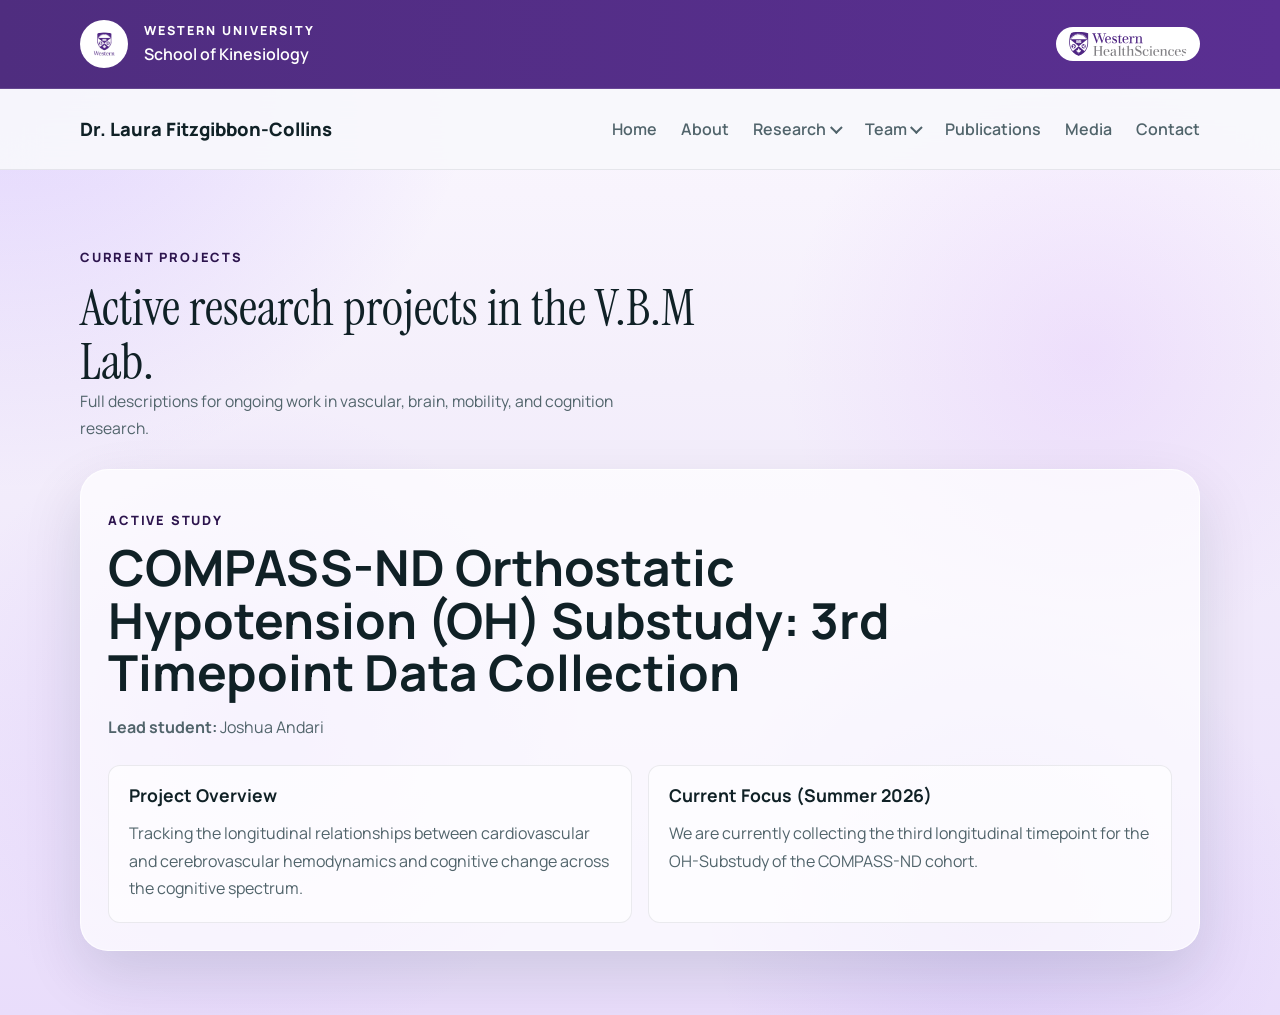
==== current-projects.html @ a6bf2308 "Add current projects page and affiliations" ====
<!DOCTYPE html>
<html lang="en">
  <head>
    <meta charset="UTF-8" />
    <meta name="viewport" content="width=device-width, initial-scale=1.0" />
    <title>Current Projects | Fitzgibbon-Collins Lab</title>
    <meta
      name="description"
      content="Current research projects in the Fitzgibbon-Collins Lab at Western University."
    />
    <link rel="preconnect" href="https://fonts.googleapis.com" />
    <link rel="preconnect" href="https://fonts.gstatic.com" crossorigin />
    <link
      href="https://fonts.googleapis.com/css2?family=Instrument+Serif:ital@0;1&family=Manrope:wght@400;500;600;700;800&display=swap"
      rel="stylesheet"
    />
    <link rel="stylesheet" href="styles.css" />
  </head>
  <body>
    <header class="site-header">
      <div class="site-ribbon">
        <div class="container ribbon-inner">
          <div class="ribbon-brand">
            <img class="ribbon-logo" src="photos/uwo.png" alt="Western University logo" />
            <div class="ribbon-copy">
              <p class="ribbon-label">Western University</p>
              <p class="ribbon-subtitle">School of Kinesiology</p>
            </div>
          </div>
          <img
            class="ribbon-health-sciences"
            src="photos/uwohs.svg"
            alt="Western Health Sciences"
          />
        </div>
      </div>
      <div class="site-nav-shell">
        <div class="container nav-bar">
          <a class="brand" href="index.html#top">
            <span class="brand-text">Dr. Laura Fitzgibbon-Collins</span>
          </a>
          <button
            class="menu-toggle"
            type="button"
            aria-expanded="false"
            aria-controls="site-nav"
          >
            Menu
          </button>
          <nav class="site-nav" id="site-nav" aria-label="Main navigation">
            <a href="index.html#top">Home</a>
            <a href="index.html#about">About</a>
            <div class="nav-dropdown">
              <a class="nav-dropdown-trigger" href="index.html#research">Research</a>
              <div class="nav-dropdown-menu" aria-label="Research pages">
                <a href="index.html#research">Current Research</a>
                <a class="nav-subtab" href="current-projects.html">Current Projects</a>
                <a href="participate.html">Participate in Research</a>
              </div>
            </div>
            <div class="nav-dropdown">
              <a class="nav-dropdown-trigger" href="index.html#team">Team</a>
              <div class="nav-dropdown-menu" aria-label="Team groups">
                <a href="team/laura-fitzgibbon-collins.html">Principal Investigator</a>
                <a href="index.html#graduate-students">Graduate Students</a>
                <a href="index.html#undergraduate-students">Undergraduate Students</a>
              </div>
            </div>
            <a href="index.html#publications">Publications</a>
            <a href="index.html#media">Media</a>
            <a href="index.html#contact">Contact</a>
          </nav>
        </div>
      </div>
    </header>

    <main>
      <section class="section current-projects-page">
        <div class="container">
          <div class="participate-hero current-projects-hero">
            <div class="participate-hero-copy">
              <p class="eyebrow">Current Projects</p>
              <h1>Active research projects in the V.B.M Lab.</h1>
              <p class="hero-text">
                Full descriptions for ongoing work in vascular, brain, mobility, and cognition
                research.
              </p>
            </div>
          </div>

          <div class="current-projects-grid">
            <article class="participate-card current-project-card" id="compass-nd-oh-substudy">
              <div class="project-card-heading">
                <p class="section-label">Active Study</p>
                <h2>
                  COMPASS-ND Orthostatic Hypotension (OH) Substudy: 3rd Timepoint Data Collection
                </h2>
                <p><strong>Lead student:</strong> Joshua Andari</p>
              </div>
              <div class="project-info-boxes">
                <section class="project-info-box">
                  <h3>Project Overview</h3>
                  <p>
                    Tracking the longitudinal relationships between cardiovascular and
                    cerebrovascular hemodynamics and cognitive change across the cognitive spectrum.
                  </p>
                </section>
                <section class="project-info-box">
                  <h3>Current Focus (Summer 2026)</h3>
                  <p>
                    We are currently collecting the third longitudinal timepoint for the OH-Substudy
                    of the COMPASS-ND cohort.
                  </p>
                </section>
              </div>
            </article>
          </div>
        </div>
      </section>
    </main>

    <script src="script.js"></script>
  </body>
</html>
---- styles.css ----
:root {
  --bg: #f4effb;
  --surface: #ffffff;
  --surface-soft: rgba(255, 255, 255, 0.7);
  --text: #102126;
  --muted: #51646b;
  --line: rgba(16, 33, 38, 0.12);
  --primary: #4f2d7f;
  --primary-dark: #2c144d;
  --accent: #ede4fb;
  --shadow: 0 24px 60px rgba(10, 40, 44, 0.12);
  --radius-lg: 28px;
  --radius-md: 18px;
  --radius-sm: 12px;
  --container: 1120px;
}

* {
  box-sizing: border-box;
}

html {
  scroll-behavior: smooth;
}

body {
  margin: 0;
  font-family: "Manrope", sans-serif;
  color: var(--text);
  background:
    radial-gradient(circle at top left, rgba(140, 92, 255, 0.24), transparent 30%),
    radial-gradient(circle at 85% 35%, rgba(199, 132, 255, 0.16), transparent 24%),
    radial-gradient(circle at 20% 72%, rgba(167, 116, 255, 0.15), transparent 26%),
    radial-gradient(circle at 78% 88%, rgba(122, 82, 230, 0.12), transparent 22%),
    linear-gradient(180deg, #fcf9ff 0%, #f4effb 38%, #efe7fb 68%, #e9ddfb 100%);
  background-repeat: no-repeat;
}

#top {
  scroll-margin-top: 180px;
}

#principal-investigator,
#graduate-students,
#undergraduate-students {
  scroll-margin-top: 180px;
}

img {
  max-width: 100%;
  display: block;
}

a {
  color: inherit;
  text-decoration: none;
}

p {
  line-height: 1.7;
  color: var(--muted);
}

h1,
h2,
h3 {
  margin: 0;
  line-height: 1.05;
}

.container {
  width: min(calc(100% - 2rem), var(--container));
  margin: 0 auto;
}

.site-header {
  position: sticky;
  top: 0;
  z-index: 50;
}

.site-ribbon {
  background: linear-gradient(90deg, #4f2d7f 0%, #5a2f92 100%);
  color: white;
  border-bottom: 1px solid rgba(255, 255, 255, 0.12);
}

.ribbon-inner {
  display: flex;
  align-items: center;
  justify-content: space-between;
  gap: 1rem;
  min-height: 88px;
}

.ribbon-brand {
  display: inline-flex;
  align-items: center;
  gap: 1rem;
}

.ribbon-health-sciences {
  width: auto;
  height: 34px;
  max-width: min(46vw, 340px);
  object-fit: contain;
  flex-shrink: 0;
  background: white;
  border-radius: 999px;
  padding: 0.32rem 0.8rem;
}

.ribbon-logo {
  width: 48px;
  height: 48px;
  object-fit: contain;
  background: white;
  border-radius: 999px;
  padding: 0.25rem;
}

.ribbon-copy p {
  margin: 0;
  color: white;
}

.ribbon-label {
  font-size: 0.78rem;
  font-weight: 800;
  letter-spacing: 0.16em;
  text-transform: uppercase;
}

.ribbon-subtitle {
  margin-top: 0.18rem;
  font-size: 1rem;
  font-weight: 600;
}

.site-nav-shell {
  backdrop-filter: blur(18px);
  background: rgba(248, 248, 252, 0.92);
  border-bottom: 1px solid rgba(16, 33, 38, 0.08);
}

.nav-bar {
  position: relative;
  display: flex;
  align-items: center;
  justify-content: space-between;
  gap: 1rem;
  min-height: 80px;
}

.brand {
  display: inline-flex;
  align-items: center;
  font-weight: 800;
}

.brand-text {
  max-width: 260px;
  font-size: 1.15rem;
}

.site-nav {
  display: flex;
  align-items: center;
  gap: 1.5rem;
}

.site-nav a {
  color: var(--muted);
  font-weight: 600;
}

.site-nav a:hover,
.site-nav a:focus-visible {
  color: var(--text);
}

.nav-dropdown {
  position: relative;
}

.nav-dropdown::after {
  content: "";
  position: absolute;
  top: 100%;
  right: -0.75rem;
  left: -0.75rem;
  height: 0.9rem;
}

.nav-dropdown-trigger {
  display: inline-flex;
  align-items: center;
  gap: 0.35rem;
}

.nav-dropdown-trigger::after {
  content: "";
  width: 0.42rem;
  height: 0.42rem;
  border-right: 2px solid currentColor;
  border-bottom: 2px solid currentColor;
  transform: translateY(-0.12rem) rotate(45deg);
}

.nav-dropdown-menu {
  position: absolute;
  top: calc(100% + 0.45rem);
  left: 50%;
  z-index: 20;
  min-width: 220px;
  padding: 0.45rem;
  border: 1px solid var(--line);
  border-radius: var(--radius-sm);
  background: rgba(255, 255, 255, 0.96);
  box-shadow: var(--shadow);
  opacity: 0;
  pointer-events: none;
  transform: translate(-50%, -0.35rem);
  transition:
    opacity 160ms ease,
    transform 160ms ease;
}

.nav-dropdown:hover .nav-dropdown-menu,
.nav-dropdown:focus-within .nav-dropdown-menu {
  opacity: 1;
  pointer-events: auto;
  transform: translate(-50%, 0);
}

.nav-dropdown-menu a {
  display: block;
  padding: 0.65rem 0.75rem;
  border-radius: 6px;
  white-space: nowrap;
}

.nav-dropdown-menu .nav-subtab {
  margin-left: 0.85rem;
  padding-left: 1rem;
  border-left: 2px solid rgba(79, 45, 127, 0.22);
  font-size: 0.94rem;
}

.nav-dropdown-menu a:hover,
.nav-dropdown-menu a:focus-visible {
  background: rgba(83, 49, 138, 0.08);
}

.menu-toggle {
  display: none;
  border: 1px solid var(--line);
  border-radius: 999px;
  background: var(--surface);
  padding: 0.7rem 1rem;
  font: inherit;
}

.hero {
  padding: 3rem 0 2rem;
}

.hero-frame {
  display: grid;
  grid-template-columns: repeat(2, minmax(0, 1fr));
  gap: 1.6rem;
  align-items: center;
}

.hero-copy {
  display: flex;
  flex-direction: column;
  gap: 1rem;
  max-width: 560px;
}

.hero-lead {
  padding: 0;
}

.eyebrow,
.section-label,
.card-label {
  text-transform: uppercase;
  letter-spacing: 0.14em;
  font-size: 0.8rem;
  font-weight: 800;
  color: var(--primary-dark);
}

.hero-eyebrow {
  margin: 0;
}

.hero h1 {
  font-family: "Instrument Serif", serif;
  font-size: clamp(2.7rem, 4.6vw, 4.3rem);
  font-weight: 400;
  margin: 0;
}

.hero-text {
  max-width: 58ch;
  font-size: 0.98rem;
  margin: 0;
}

.hero-text-secondary {
  max-width: 54ch;
}

.hero-actions {
  display: flex;
  flex-wrap: wrap;
  gap: 1rem;
  margin: 0.2rem 0 0;
}

.button {
  display: inline-flex;
  align-items: center;
  justify-content: center;
  padding: 0.85rem 1.3rem;
  border-radius: 999px;
  font-weight: 800;
  transition:
    transform 180ms ease,
    background-color 180ms ease,
    border-color 180ms ease,
    color 180ms ease;
}

.button-primary {
  background: var(--primary);
  color: white;
  border: 1px solid transparent;
}

.button-secondary {
  background: transparent;
  border: 1px solid var(--line);
}

.button-primary:hover,
.button-primary:focus-visible,
.button-secondary:hover,
.button-secondary:focus-visible {
  transform: translateY(-1px);
  background: var(--primary);
  border-color: var(--primary);
  color: white;
}

.hero-visual-frame {
  overflow: hidden;
  border-radius: 34px;
  background: rgba(255, 255, 255, 0.72);
  border: 1px solid rgba(255, 255, 255, 0.84);
  box-shadow: var(--shadow);
}

.hero-visual-image {
  width: 100%;
  min-height: 420px;
  max-height: 500px;
  object-fit: cover;
}

.hero-image-break {
  margin-top: 1.25rem;
}

.hero-image-break img {
  width: 100%;
  height: clamp(150px, 18vw, 240px);
  border-radius: var(--radius-md);
  object-fit: cover;
  object-position: center;
  box-shadow: var(--shadow);
}

.participate-page {
  padding-top: 2rem;
}

.member-page {
  padding-top: 3rem;
}

.member-profile {
  display: grid;
  grid-template-columns: minmax(0, 0.9fr) minmax(0, 1.1fr);
  gap: 2rem;
  align-items: start;
}

.member-photo-panel,
.member-copy-panel {
  padding: 1.7rem;
}

.member-copy-panel {
  position: relative;
  min-height: 360px;
  padding-bottom: 5.5rem;
}

.member-photo {
  width: 100%;
  aspect-ratio: 1;
  object-fit: cover;
  object-position: center;
  box-shadow: var(--shadow);
}

.member-photo-placeholder {
  width: 100%;
  aspect-ratio: 1;
  display: grid;
  place-items: center;
  background:
    radial-gradient(circle at 50% 38%, rgba(255, 255, 255, 0.95) 0 17%, transparent 18%),
    radial-gradient(circle at 50% 92%, rgba(255, 255, 255, 0.95) 0 33%, transparent 34%),
    linear-gradient(135deg, rgba(43, 128, 133, 0.26), rgba(244, 201, 93, 0.42));
  color: var(--primary-dark);
  font-weight: 800;
  box-shadow: var(--shadow);
}

.member-copy-panel h1 {
  margin: 0.75rem 0 0.75rem;
  font-size: clamp(2.4rem, 5vw, 4rem);
}

.member-role {
  margin: 0;
  font-size: 1.05rem;
  font-weight: 700;
}

.member-program {
  margin-top: 0.35rem;
  font-weight: 800;
  color: var(--primary-dark);
}

.member-actions {
  display: flex;
  flex-wrap: wrap;
  gap: 0.8rem;
  margin-top: 1.25rem;
}

.member-copy-panel .profile-social {
  right: 4.35rem;
  bottom: 1.7rem;
}

.member-copy-panel .profile-orcid {
  right: 1.7rem;
}

.participate-hero {
  display: grid;
  grid-template-columns: minmax(0, 1.45fr) minmax(280px, 0.85fr);
  gap: 1.5rem;
  align-items: start;
  margin-bottom: 1.6rem;
}

.participate-hero-copy {
  max-width: 720px;
}

.participate-hero-copy h1 {
  margin-top: 0.45rem;
  font-family: "Instrument Serif", serif;
  font-size: clamp(2.5rem, 4vw, 4rem);
  font-weight: 400;
  line-height: 1.04;
}

.participate-hero-note,
.participate-card {
  background: var(--surface-soft);
  border: 1px solid rgba(255, 255, 255, 0.8);
  box-shadow: var(--shadow);
  border-radius: var(--radius-lg);
}

.participate-hero-note {
  padding: 1.5rem;
}

.participate-hero-note p:last-child {
  margin-bottom: 0;
}

.participate-layout {
  display: grid;
  grid-template-columns: minmax(0, 1.15fr) minmax(260px, 0.85fr);
  gap: 1.5rem;
  margin-bottom: 1.5rem;
}

.participate-card {
  padding: 1.7rem;
}

.participate-card h2 {
  margin-bottom: 0.95rem;
  font-size: clamp(1.45rem, 2.2vw, 1.95rem);
}

.participate-note {
  margin-top: 1.1rem;
  padding: 0.95rem 1rem;
  border-radius: var(--radius-md);
  background: rgba(79, 45, 127, 0.08);
  color: var(--muted);
}

.participate-note strong {
  color: var(--primary-dark);
}

.study-list {
  margin: 0;
  padding-left: 1.2rem;
  color: var(--muted);
}

.study-list li + li {
  margin-top: 0.8rem;
}

.participate-small {
  font-size: 0.95rem;
}

.participate-form-card {
  margin-bottom: 1.5rem;
}

.participate-form-heading {
  max-width: none;
  margin-bottom: 1.3rem;
}

.participate-form-heading h2 {
  margin-top: 0;
}

.current-projects-page {
  padding-top: 3rem;
}

.current-projects-hero {
  margin-bottom: 1.75rem;
}

.current-projects-grid {
  display: grid;
  gap: 1.5rem;
}

.current-project-card {
  scroll-margin-top: 180px;
}

.project-card-heading {
  max-width: 880px;
}

.project-card-heading .section-label {
  margin-bottom: 0.6rem;
}

.project-card-heading h2 {
  margin-top: 0;
  font-size: clamp(1.7rem, 3.2vw, 2.6rem);
}

.project-card-heading p {
  margin-bottom: 0;
}

.project-info-boxes {
  display: grid;
  grid-template-columns: repeat(2, minmax(0, 1fr));
  gap: 1rem;
  margin-top: 1.5rem;
}

.project-info-box {
  padding: 1.25rem;
  border: 1px solid rgba(16, 33, 38, 0.08);
  border-radius: var(--radius-sm);
  background: rgba(255, 255, 255, 0.64);
}

.project-info-box h3 {
  font-size: 1.1rem;
}

.project-info-box p {
  margin-bottom: 0;
}

.participation-form {
  display: grid;
  gap: 1.2rem;
}

.form-grid {
  display: grid;
  grid-template-columns: repeat(2, minmax(0, 1fr));
  gap: 1rem;
}

.form-field,
.form-section {
  display: grid;
  gap: 0.45rem;
}

.form-field span,
.form-section legend {
  font-weight: 700;
  color: var(--text);
}

.form-field input,
.form-field select,
.form-field textarea {
  width: 100%;
  border: 1px solid rgba(16, 33, 38, 0.12);
  border-radius: 14px;
  background: rgba(255, 255, 255, 0.92);
  color: var(--text);
  font: inherit;
  padding: 0.9rem 1rem;
}

.form-field textarea {
  resize: vertical;
  min-height: 140px;
}

.form-field input:focus,
.form-field select:focus,
.form-field textarea:focus {
  outline: 2px solid rgba(79, 45, 127, 0.22);
  border-color: rgba(79, 45, 127, 0.32);
}

.form-field-full {
  grid-column: 1 / -1;
}

.form-section {
  margin: 0;
  padding: 1rem;
  border: 1px solid rgba(16, 33, 38, 0.1);
  border-radius: 16px;
  background: rgba(255, 255, 255, 0.46);
}

.form-section legend {
  padding: 0 0.4rem;
}

.study-checkboxes {
  display: grid;
  gap: 0.9rem;
}

.checkbox-field {
  display: grid;
  grid-template-columns: auto 1fr;
  gap: 0.75rem;
  align-items: start;
  color: var(--muted);
}

.checkbox-field input {
  margin-top: 0.25rem;
  accent-color: var(--primary);
}

.consent-field {
  padding-top: 0.1rem;
}

.participate-actions {
  display: flex;
  flex-wrap: wrap;
  gap: 0.9rem;
  align-items: center;
}

.participate-embed-wrap {
  margin: 1rem 0 1.15rem;
  border-radius: var(--radius-md);
  overflow: hidden;
  background: rgba(255, 255, 255, 0.9);
  border: 1px solid rgba(16, 33, 38, 0.08);
}

.participate-embed {
  display: block;
  width: 100%;
  height: 1750px;
  min-height: 1750px;
  background: white;
}

.hero-highlights {
  display: flex;
  flex-wrap: wrap;
  gap: 0.85rem;
  padding: 0;
  margin: 0;
  list-style: none;
}

.hero-highlights li {
  padding: 0.6rem 0.9rem;
  border-radius: 999px;
  background: rgba(255, 255, 255, 0.75);
  border: 1px solid rgba(16, 33, 38, 0.08);
  color: var(--muted);
  font-weight: 700;
}

.hero-card,
.hero-image-frame,
.info-card,
.person-card,
.contact-panel,
.publication-item {
  background: var(--surface-soft);
  border: 1px solid rgba(255, 255, 255, 0.8);
  box-shadow: var(--shadow);
}

.hero-image-frame {
  padding: 1rem;
  border-radius: var(--radius-lg);
}

.hero-image {
  width: 100%;
  max-width: 420px;
  margin: 0 auto;
  height: auto;
  object-fit: contain;
}

.hero-card {
  padding: 2rem;
  border-radius: var(--radius-lg);
  max-height: 560px;
  display: flex;
  flex-direction: column;
  overflow: hidden;
}

.hero-card h2 {
  margin: 0.6rem 0 1rem;
  font-size: 2rem;
}

.featured-news-scroll {
  display: grid;
  gap: 1rem;
  margin-top: 1rem;
  overflow-y: auto;
  min-height: 0;
}

.featured-news-item {
  display: grid;
  gap: 0.45rem;
  padding: 1rem 1.1rem;
  border-radius: var(--radius-md);
  background: white;
  border: 1px solid rgba(16, 33, 38, 0.08);
}

.featured-news-item h3 {
  margin: 0;
  font-size: 1.15rem;
}

.featured-news-item p {
  margin: 0;
}

.featured-news-image {
  display: block;
  width: 96px;
  max-width: 100%;
  height: auto;
  margin-top: 0.15rem;
}

.featured-news-date {
  margin-bottom: 0.45rem;
  font-size: 0.82rem;
  font-weight: 800;
  letter-spacing: 0.08em;
  text-transform: uppercase;
  color: var(--primary-dark);
}

.metrics-grid {
  display: grid;
  grid-template-columns: repeat(2, minmax(0, 1fr));
  gap: 1rem;
  margin-top: 1.8rem;
}

.metrics-grid article {
  padding: 1rem;
  border-radius: var(--radius-md);
  background: white;
  border: 1px solid rgba(16, 33, 38, 0.08);
}

.metrics-grid strong {
  display: block;
  font-size: 1.6rem;
  margin-bottom: 0.25rem;
}

.section {
  padding: 4rem 0;
  scroll-margin-top: 180px;
}

.section-research {
  padding-top: 3.1rem;
  scroll-margin-top: 180px;
}

.section-tinted {
  background: transparent;
}

.section-grid,
.contact-panel,
.footer-layout {
  display: grid;
  grid-template-columns: repeat(2, minmax(0, 1fr));
  gap: 2rem;
}

.about-cards-grid {
  display: grid;
  grid-template-columns: repeat(2, minmax(0, 1fr));
  gap: 1.5rem;
  margin-top: 2rem;
  scroll-margin-top: 180px;
}

.research-details-grid {
  margin-top: 1.25rem;
}

.about-wide-card-wrap {
  margin-top: 1.5rem;
}

.section-heading {
  max-width: 760px;
  margin-bottom: 1.8rem;
}

#media .section-heading {
  max-width: 760px;
}

.section h2 {
  margin-top: 0.5rem;
  font-size: clamp(2rem, 4vw, 3.1rem);
}

.about-image {
  width: 100%;
  max-width: 560px;
  margin-top: 1.25rem;
  border-radius: var(--radius-lg);
  box-shadow: var(--shadow);
  object-fit: cover;
}

.cards-grid,
.people-grid {
  display: grid;
  grid-template-columns: repeat(3, minmax(0, 1fr));
  gap: 1.25rem;
}

.research-card {
  position: relative;
  padding-top: 1.35rem;
  overflow: hidden;
}

.research-card::before {
  content: "";
  position: absolute;
  top: 0;
  left: 1.6rem;
  right: 1.6rem;
  height: 3px;
  border-radius: 999px;
  opacity: 0.9;
}

.research-card-brain::before {
  background: linear-gradient(90deg, rgba(12, 124, 134, 0.95), rgba(12, 124, 134, 0.2));
}

.research-card-mobility::before {
  background: linear-gradient(90deg, rgba(64, 105, 177, 0.95), rgba(64, 105, 177, 0.2));
}

.research-card-inclusive::before {
  background: linear-gradient(90deg, rgba(148, 96, 179, 0.95), rgba(148, 96, 179, 0.2));
}

.research-card-top {
  display: flex;
  align-items: center;
  justify-content: space-between;
  gap: 0.75rem;
  margin-bottom: 0.95rem;
}

.research-card-kicker {
  font-size: 0.76rem;
  font-weight: 800;
  letter-spacing: 0.14em;
  text-transform: uppercase;
  color: var(--primary-dark);
}

.research-card-icon {
  width: 1.9rem;
  height: 1.9rem;
  display: inline-flex;
  align-items: center;
  justify-content: center;
  border-radius: 999px;
  background: rgba(255, 255, 255, 0.72);
  color: var(--primary-dark);
  font-size: 0.95rem;
  box-shadow: inset 0 0 0 1px rgba(16, 33, 38, 0.08);
}

.people-grid-single {
  grid-template-columns: repeat(2, minmax(0, 1fr));
  max-width: 760px;
  margin-left: auto;
  margin-right: auto;
  margin-bottom: 1.25rem;
}

.people-grid-featured {
  max-width: 900px;
  align-items: stretch;
  gap: 1.6rem;
}

.people-grid-duo {
  grid-template-columns: repeat(2, minmax(0, 1fr));
  max-width: 760px;
  margin-left: auto;
  margin-right: auto;
  gap: 1.6rem;
}

.team-subgroup {
  max-width: 760px;
  margin: 1.45rem auto 1.45rem;
  text-align: center;
}

.team-subgroup-line {
  height: 1px;
  background: rgba(16, 33, 38, 0.12);
  margin-bottom: 0.65rem;
}

.team-subgroup-label {
  margin: 0;
  font-size: 0.82rem;
  font-weight: 800;
  letter-spacing: 0.14em;
  text-transform: uppercase;
  color: var(--primary-dark);
}

.join-lab-block {
  max-width: 760px;
  margin: 1.5rem auto 0;
  text-align: center;
}

.join-lab-line {
  height: 1px;
  background: rgba(16, 33, 38, 0.12);
  margin-bottom: 0.7rem;
}

.join-lab-label {
  margin: 0;
  font-size: 0.82rem;
  font-weight: 800;
  letter-spacing: 0.14em;
  text-transform: uppercase;
  color: var(--primary-dark);
}

.join-lab-copy {
  margin-top: 0.95rem;
}

.join-lab-copy p {
  margin: 0 0 1rem;
}

.team-photo-card {
  border-radius: var(--radius-md);
  overflow: hidden;
  box-shadow: var(--shadow);
  min-height: 100%;
}

.team-photo-card-featured {
  min-height: 100%;
}

.team-photo {
  width: 100%;
  height: 100%;
  display: block;
  object-fit: cover;
}

.info-card,
.person-card {
  padding: 1.6rem;
  border-radius: var(--radius-md);
}

.info-card {
  display: flex;
  flex-direction: column;
}

.about-card {
  min-height: 260px;
  height: 100%;
  max-height: 400px;
}

.about-wide-card {
  min-height: 220px;
}

.project-card {
  min-height: 0;
  overflow: hidden;
}

.about-card h3 {
  margin-bottom: 0.25rem;
}

.projects-scroll {
  display: grid;
  align-content: start;
  gap: 0.85rem;
  flex: 1;
  min-height: 0;
  overflow-y: auto;
  padding-right: 0.35rem;
}

.project-summary-box {
  padding: 1rem;
  border: 1px solid rgba(16, 33, 38, 0.18);
  border-radius: var(--radius-sm);
  background: transparent;
}

.projects-scroll h4 {
  margin: 0 0 0.65rem;
  font-size: 1rem;
  line-height: 1.35;
}

.project-summary-box p {
  margin: 0;
}

.project-title-link {
  color: var(--primary-dark);
  text-decoration: underline;
  text-decoration-thickness: 2px;
  text-underline-offset: 0.18em;
}

.project-title-link:hover,
.project-title-link:focus-visible {
  color: #1d4ed8;
}

.projects-scroll ul {
  margin: 0.75rem 0 0;
  padding-left: 1.1rem;
}

.projects-scroll li {
  margin-bottom: 0.75rem;
  color: var(--muted);
  line-height: 1.65;
}

.person-card {
  position: relative;
}

.person-card:has(.card-cover-link) {
  cursor: pointer;
  transition:
    border-color 160ms ease,
    transform 160ms ease,
    box-shadow 160ms ease;
}

.person-card:has(.card-cover-link):hover,
.person-card:has(.card-cover-link):focus-within {
  border-color: rgba(79, 45, 127, 0.26);
  transform: translateY(-2px);
}

.person-card:has(.card-cover-link)::after {
  content: "View profile";
  position: absolute;
  bottom: 1.55rem;
  left: 1.6rem;
  z-index: 2;
  pointer-events: none;
  font-size: 0.74rem;
  font-weight: 800;
  letter-spacing: 0.1em;
  text-transform: uppercase;
  color: var(--primary-dark);
}

.card-cover-link {
  position: absolute;
  inset: 0;
  z-index: 1;
  border-radius: inherit;
}

.person-card-with-photo {
  padding-top: 1.45rem;
  padding-right: 11rem;
  padding-bottom: 5rem;
  min-height: 275px;
}

.person-card-featured {
  display: flex;
  flex-direction: column;
  justify-content: flex-start;
  min-height: 100%;
  padding: 1.85rem 1.85rem 5rem;
}

.info-card h3,
.publication-item h3 {
  margin-bottom: 0.8rem;
  font-size: 1.3rem;
}

.info-card h3 {
  min-height: 3.2em;
  line-height: 1.15;
}

.research-card h3 {
  min-height: 2.8em;
  display: flex;
  align-items: flex-start;
  margin-bottom: 0.9rem;
}

.person-badge {
  width: fit-content;
  padding: 0.4rem 0.7rem;
  border-radius: 999px;
  background: var(--accent);
  color: var(--primary-dark);
  font-weight: 800;
  margin-bottom: 1rem;
}

.person-program {
  margin-top: 0.45rem;
  font-size: 0.92rem;
  font-weight: 700;
  color: var(--primary-dark);
}

.person-program-offset {
  margin-top: 2.45rem;
}

.person-photo-frame {
  position: absolute;
  top: 1.25rem;
  right: 1.25rem;
  width: 8.7rem;
  aspect-ratio: 1;
  border-radius: 0;
  overflow: hidden;
  background:
    radial-gradient(circle at 50% 38%, rgba(255, 255, 255, 0.95) 0 17%, transparent 18%),
    radial-gradient(circle at 50% 92%, rgba(255, 255, 255, 0.95) 0 33%, transparent 34%),
    linear-gradient(135deg, rgba(43, 128, 133, 0.26), rgba(244, 201, 93, 0.42));
  border: 3px solid rgba(255, 255, 255, 0.92);
  box-shadow:
    0 12px 24px rgba(16, 33, 38, 0.13),
    inset 0 0 0 1px rgba(16, 33, 38, 0.08);
}

.person-photo-frame img {
  width: 100%;
  height: 100%;
  display: block;
  object-fit: cover;
  object-position: center;
}

.person-photo-frame img.photo-position-top,
.member-photo.photo-position-top {
  object-position: center top;
}

.profile-link {
  position: relative;
  z-index: 3;
  color: #1d4ed8;
  font-weight: 700;
  text-decoration: underline;
  text-underline-offset: 0.18em;
}

.profile-link:hover,
.profile-link:focus-visible {
  color: #1e40af;
}

.card-link {
  color: #1d4ed8;
  font-weight: 700;
  text-decoration: underline;
  text-underline-offset: 0.18em;
}

.card-link:hover,
.card-link:focus-visible {
  color: #1e40af;
}

.profile-social {
  position: absolute;
  z-index: 3;
  bottom: 1rem;
  right: 1rem;
  width: 2.2rem;
  height: 2.2rem;
  display: inline-flex;
  align-items: center;
  justify-content: center;
  border-radius: 999px;
  background: #0a66c2;
  color: #ffffff;
  font-size: 0.95rem;
  font-weight: 800;
  line-height: 1;
  text-transform: lowercase;
  transition:
    background 160ms ease,
    transform 160ms ease;
}

.profile-social:hover,
.profile-social:focus-visible {
  background: #084d92;
  transform: translateY(-1px);
}

.profile-orcid {
  right: 3.75rem;
  background: #a6ce39;
  color: #1f2933;
  text-transform: none;
}

.profile-orcid:hover,
.profile-orcid:focus-visible {
  background: #8fb82f;
}

.person-card-with-photo .profile-social {
  right: 4.25rem;
  left: auto;
  bottom: 1.35rem;
}

.person-card-with-photo .profile-orcid {
  right: 1.6rem;
  left: auto;
}

.person-card-featured .profile-social {
  bottom: 1.15rem;
  right: 3.9rem;
}

.person-card-featured .profile-orcid {
  right: 1.15rem;
}

.publication-list {
  display: grid;
  gap: 1rem;
}

.publication-item {
  display: grid;
  grid-template-columns: 110px 1fr;
  gap: 1.2rem;
  padding: 1.5rem;
  border-radius: var(--radius-md);
}

.publication-year {
  margin: 0;
  font-size: 2rem;
  font-weight: 800;
  color: var(--primary-dark);
}

.publication-group {
  display: grid;
  gap: 1.25rem;
}

.publication-note {
  margin: -0.5rem 0 1.5rem;
  font-size: 0.95rem;
}

.publication-entry p {
  margin: 0;
}

.publication-link {
  color: #1d4ed8;
  font-weight: 700;
  text-decoration: underline;
  text-underline-offset: 0.18em;
}

.publication-link:hover,
.publication-link:focus-visible {
  color: #1e40af;
}

.media-carousel {
  display: grid;
  grid-template-columns: auto minmax(0, 1fr) auto;
  align-items: center;
  gap: 1rem;
}

.media-viewport {
  overflow: hidden;
}

.media-track {
  display: grid;
  grid-auto-flow: column;
  grid-auto-columns: minmax(320px, 1fr);
  gap: 1.5rem;
  overflow-x: auto;
  scroll-snap-type: x mandatory;
  scroll-behavior: smooth;
  scrollbar-width: none;
  padding: 0.35rem 0;
}

.media-track::-webkit-scrollbar {
  display: none;
}

.media-card {
  scroll-snap-align: start;
  border-radius: var(--radius-lg);
  overflow: hidden;
  box-shadow: var(--shadow);
  background: rgba(255, 255, 255, 0.72);
}

.media-card img {
  display: block;
  width: 100%;
  height: 420px;
  object-fit: cover;
}

.media-arrow {
  width: 46px;
  height: 46px;
  border: 0;
  border-radius: 999px;
  background: rgba(255, 255, 255, 0.86);
  color: var(--primary-dark);
  box-shadow: 0 10px 24px rgba(10, 40, 44, 0.12);
  cursor: pointer;
  font-size: 1.15rem;
  transition:
    transform 180ms ease,
    background-color 180ms ease;
}

.media-arrow:hover,
.media-arrow:focus-visible {
  background: white;
  transform: translateY(-1px);
}

.contact-panel {
  padding: 2rem;
  border-radius: var(--radius-lg);
}

.contact-panel h2 {
  font-size: clamp(1.6rem, 3vw, 2.2rem);
}

.contact-details p {
  margin: 0 0 1rem;
  font-size: 1.08rem;
}

.contact-details {
  align-self: center;
  text-align: center;
}

.contact-link {
  color: #1d4ed8;
  font-weight: 700;
}

.contact-link:hover,
.contact-link:focus-visible {
  color: #1e40af;
  text-decoration: underline;
}

.affiliations-intro {
  padding-top: 1rem;
}

.affiliations-intro .container {
  text-align: center;
}

.affiliations-label {
  margin: 0 0 1.75rem;
}

.affiliations-rule {
  width: 100%;
  height: 1px;
  background: rgba(16, 33, 38, 0.12);
}

.affiliations-logos {
  display: flex;
  flex-wrap: wrap;
  justify-content: center;
  align-items: center;
  gap: 6rem;
  padding-top: 1.75rem;
  padding-bottom: 1.75rem;
}

.affiliations-logos-secondary {
  padding-top: 0;
}

.affiliation-logo {
  max-height: 148px;
  width: auto;
  object-fit: contain;
}

.affiliation-logo-square {
  max-height: 118px;
}

.site-footer {
  padding: 2rem 0 3rem;
}

.footer-layout {
  padding-top: 1rem;
  border-top: 1px solid var(--line);
}

.reveal {
  opacity: 0;
  transform: translateY(22px);
  transition:
    opacity 700ms ease,
    transform 700ms ease;
}

.reveal.is-visible {
  opacity: 1;
  transform: translateY(0);
}

@media (max-width: 900px) {
  .hero-frame,
  .member-profile,
  .participate-hero,
  .participate-layout,
  .section-grid,
  .contact-panel,
  .footer-layout,
  .publication-item,
  .cards-grid,
  .about-cards-grid,
  .project-info-boxes,
  .people-grid {
    grid-template-columns: 1fr;
  }

  .hero-links {
    grid-template-columns: 1fr;
  }

  .form-grid {
    grid-template-columns: 1fr;
  }

  .site-nav {
    position: absolute;
    top: calc(100% + 0.5rem);
    right: 1rem;
    left: 1rem;
    display: none;
    flex-direction: column;
    align-items: flex-start;
    padding: 1rem;
    border: 1px solid var(--line);
    border-radius: var(--radius-md);
    background: rgba(255, 255, 255, 0.95);
    box-shadow: var(--shadow);
  }

  .site-nav.is-open {
    display: flex;
  }

  .nav-dropdown,
  .nav-dropdown-menu {
    width: 100%;
  }

  .nav-dropdown-menu {
    position: static;
    min-width: 0;
    margin-top: 0.35rem;
    padding: 0.35rem 0 0.2rem 0.85rem;
    border: 0;
    border-left: 1px solid rgba(16, 33, 38, 0.12);
    border-radius: 0;
    background: transparent;
    box-shadow: none;
    opacity: 1;
    pointer-events: auto;
    transform: none;
  }

  .nav-dropdown:hover .nav-dropdown-menu,
  .nav-dropdown:focus-within .nav-dropdown-menu {
    transform: none;
  }

  .nav-dropdown-menu a {
    padding: 0.45rem 0;
    white-space: normal;
  }

  .media-carousel {
    grid-template-columns: 1fr;
  }

  .media-arrow {
    justify-self: center;
  }

  .menu-toggle {
    display: inline-flex;
  }

  .ribbon-inner {
    min-height: 74px;
  }

  .ribbon-health-sciences {
    height: 28px;
    max-width: min(42vw, 260px);
    padding: 0.26rem 0.62rem;
  }

  .hero-visual-image {
    min-height: 360px;
  }
}

@media (max-width: 640px) {
  .hero {
    padding-top: 1.6rem;
  }

  .participate-page {
    padding-top: 1.2rem;
  }

  .brand-text {
    max-width: 170px;
    font-size: 1rem;
  }

  .hero h1 {
    font-size: clamp(2.5rem, 14vw, 4rem);
  }

  .ribbon-brand {
    gap: 0.7rem;
  }

  .ribbon-logo {
    width: 42px;
    height: 42px;
  }

  .ribbon-subtitle {
    font-size: 0.9rem;
  }

  .ribbon-health-sciences {
    display: none;
  }

  .hero-visual-image {
    min-height: 280px;
  }

  .hero-link-card {
    padding: 1rem;
  }
}
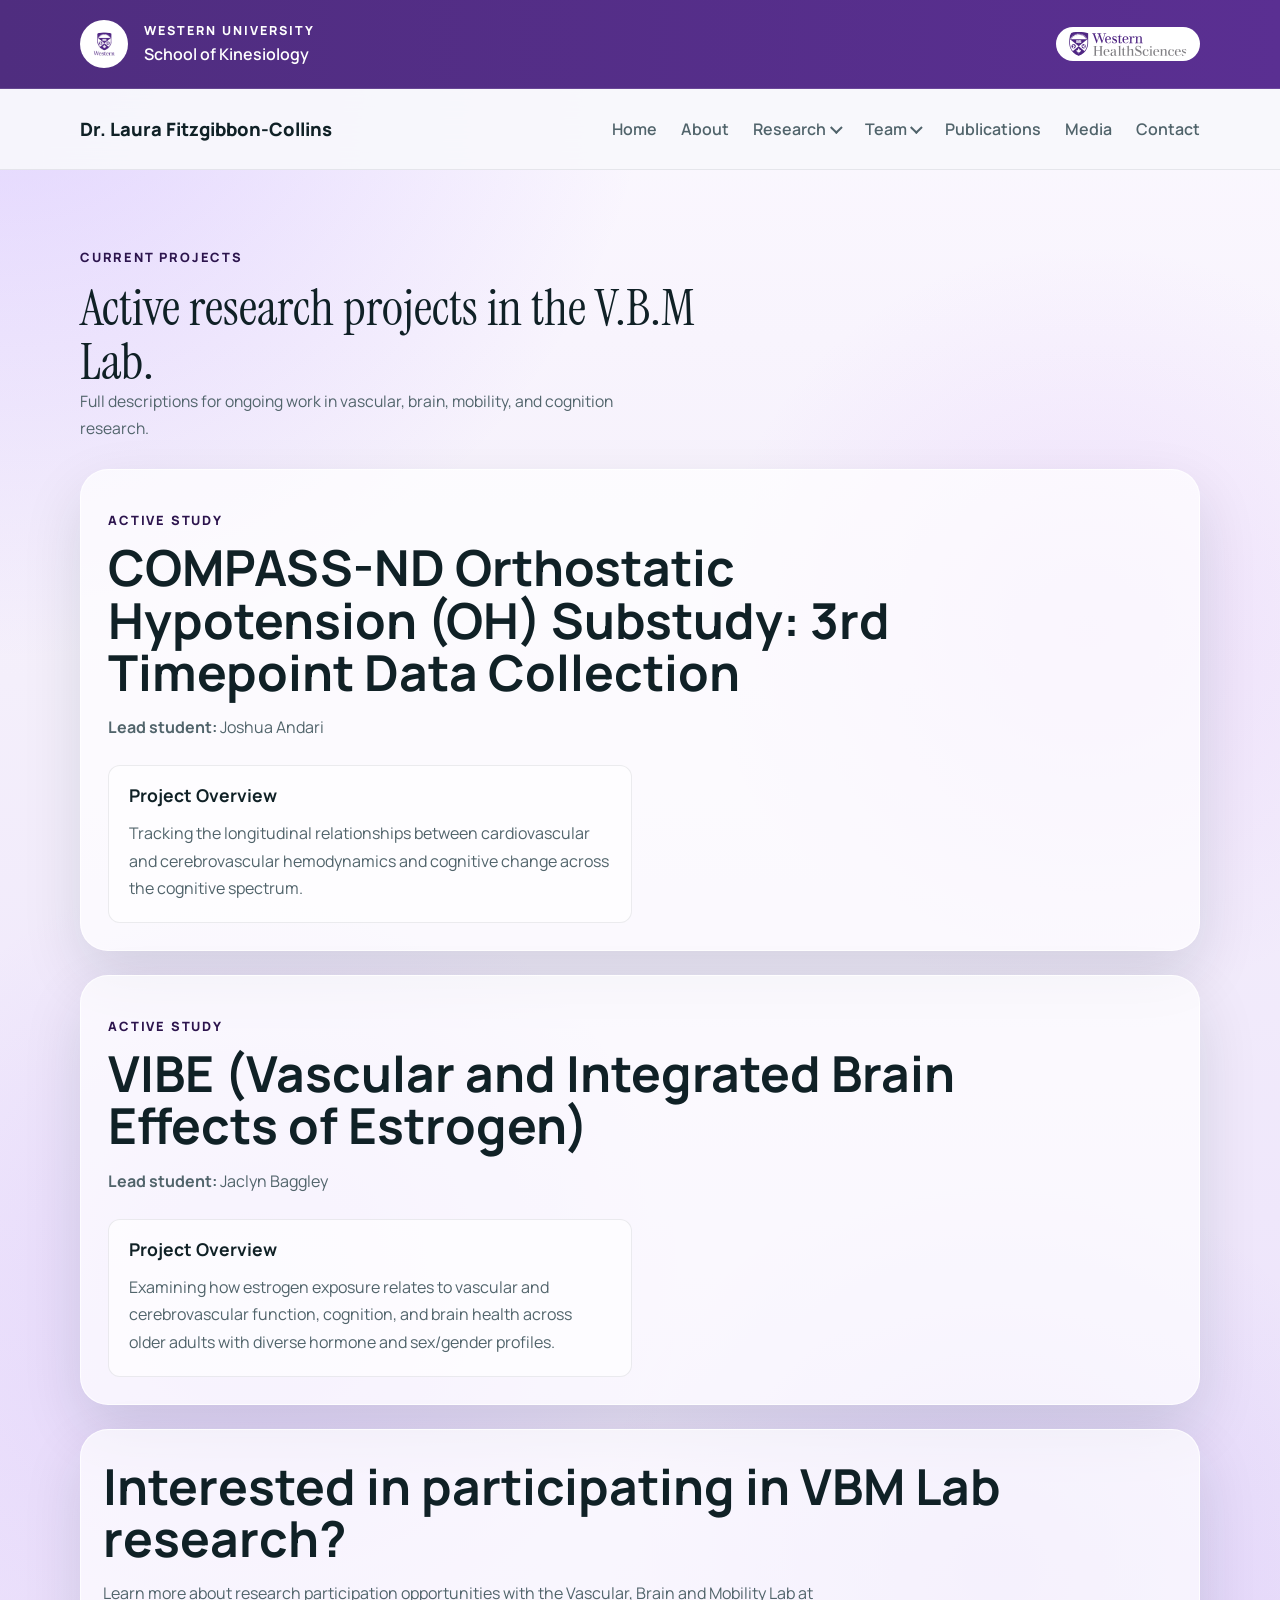
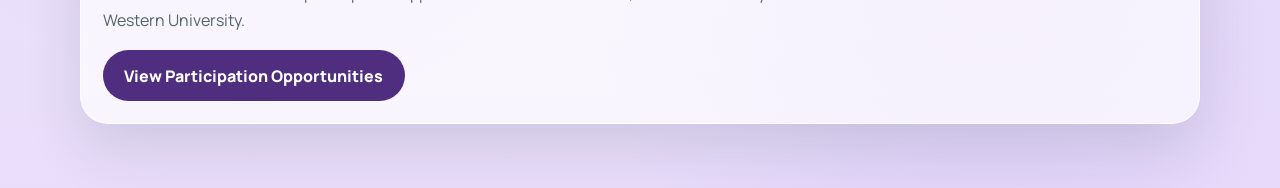
==== commit 352908b7: "Expand VBM Lab website content and improve SEO metadata" ====
--- a/current-projects.html
+++ b/current-projects.html
@@ -3,10 +3,10 @@
   <head>
     <meta charset="UTF-8" />
     <meta name="viewport" content="width=device-width, initial-scale=1.0" />
-    <title>Current Projects | Fitzgibbon-Collins Lab</title>
+    <title>Current Projects | VBM Lab | Western University</title>
     <meta
       name="description"
-      content="Current research projects in the Fitzgibbon-Collins Lab at Western University."
+      content="Current research projects from the Vascular, Brain and Mobility Lab at Western University, including vascular, cerebrovascular, mobility, cognition, and brain health studies."
     />
     <link rel="preconnect" href="https://fonts.googleapis.com" />
     <link rel="preconnect" href="https://fonts.gstatic.com" crossorigin />
@@ -105,16 +105,34 @@
                     cerebrovascular hemodynamics and cognitive change across the cognitive spectrum.
                   </p>
                 </section>
+              </div>
+            </article>
+            <article class="participate-card current-project-card" id="vibe-estrogen-study">
+              <div class="project-card-heading">
+                <p class="section-label">Active Study</p>
+                <h2>VIBE (Vascular and Integrated Brain Effects of Estrogen)</h2>
+                <p><strong>Lead student:</strong> Jaclyn Baggley</p>
+              </div>
+              <div class="project-info-boxes">
                 <section class="project-info-box">
-                  <h3>Current Focus (Summer 2026)</h3>
+                  <h3>Project Overview</h3>
                   <p>
-                    We are currently collecting the third longitudinal timepoint for the OH-Substudy
-                    of the COMPASS-ND cohort.
+                    Examining how estrogen exposure relates to vascular and cerebrovascular
+                    function, cognition, and brain health across older adults with diverse hormone
+                    and sex/gender profiles.
                   </p>
                 </section>
               </div>
             </article>
           </div>
+          <section class="participate-card current-projects-next-step">
+            <h2>Interested in participating in VBM Lab research?</h2>
+            <p>
+              Learn more about research participation opportunities with the Vascular, Brain and
+              Mobility Lab at Western University.
+            </p>
+            <a class="button button-primary" href="participate.html">View Participation Opportunities</a>
+          </section>
         </div>
       </section>
     </main>
--- a/styles.css
+++ b/styles.css
@@ -410,6 +410,26 @@
   padding-bottom: 5.5rem;
 }
 
+.member-copy-panel-long {
+  padding-bottom: 1.7rem;
+}
+
+.member-profile-links {
+  display: flex;
+  justify-content: flex-end;
+  gap: 0.65rem;
+  margin-top: 1.35rem;
+}
+
+.member-profile-links .profile-social {
+  position: static;
+  flex: 0 0 auto;
+}
+
+.member-profile-links .profile-orcid {
+  right: auto;
+}
+
 .member-photo {
   width: 100%;
   aspect-ratio: 1;
@@ -465,6 +485,103 @@
   right: 1.7rem;
 }
 
+.member-projects-section {
+  padding: 2.5rem 0 4rem;
+  background: #ffffff;
+}
+
+.member-profile-details-section {
+  padding: 2.5rem 0 4rem;
+  background: #ffffff;
+}
+
+.member-profile-details {
+  display: grid;
+  gap: 1.5rem;
+}
+
+.profile-detail-card {
+  padding: 1.35rem;
+}
+
+.profile-detail-card h2 {
+  margin: 0 0 0.9rem;
+  font-size: 1.35rem;
+}
+
+.profile-detail-grid {
+  display: grid;
+  grid-template-columns: repeat(3, minmax(0, 1fr));
+  gap: 0.85rem;
+}
+
+.profile-detail-box,
+.profile-publication-item {
+  padding: 1rem;
+  border: 1px solid rgba(16, 33, 38, 0.18);
+  border-radius: var(--radius-sm);
+  background: transparent;
+}
+
+.profile-detail-box h3,
+.profile-publication-item h3 {
+  font-size: 1rem;
+  line-height: 1.35;
+}
+
+.profile-detail-box p,
+.profile-publication-item p {
+  margin-bottom: 0;
+}
+
+.profile-publication-list {
+  display: grid;
+  gap: 0.85rem;
+}
+
+.member-projects-panel {
+  max-width: 720px;
+  padding: 1.35rem;
+}
+
+.member-projects-panel h2 {
+  margin: 0 0 0.9rem;
+  font-size: 1.35rem;
+}
+
+.member-projects-list {
+  display: grid;
+  gap: 0.85rem;
+  max-height: 320px;
+  overflow-y: auto;
+  padding-right: 0.35rem;
+}
+
+.member-project-item {
+  padding: 1rem;
+  border: 1px solid rgba(16, 33, 38, 0.18);
+  border-radius: var(--radius-sm);
+  background: transparent;
+}
+
+.member-project-item a {
+  color: var(--primary-dark);
+  font-weight: 800;
+  line-height: 1.35;
+  text-decoration: underline;
+  text-decoration-thickness: 2px;
+  text-underline-offset: 0.18em;
+}
+
+.member-project-item a:hover,
+.member-project-item a:focus-visible {
+  color: #1d4ed8;
+}
+
+.member-project-item p {
+  margin: 0.7rem 0 0;
+}
+
 .participate-hero {
   display: grid;
   grid-template-columns: minmax(0, 1.45fr) minmax(280px, 0.85fr);
@@ -567,6 +684,20 @@
 .current-projects-grid {
   display: grid;
   gap: 1.5rem;
+}
+
+.current-projects-next-step {
+  margin-top: 1.5rem;
+  padding: 1.35rem;
+}
+
+.current-projects-next-step h2 {
+  margin: 0 0 0.75rem;
+  font-size: 1.35rem;
+}
+
+.current-projects-next-step p {
+  max-width: 720px;
 }
 
 .current-project-card {
@@ -1151,6 +1282,15 @@
 .person-card:has(.card-cover-link):focus-within {
   border-color: rgba(79, 45, 127, 0.26);
   transform: translateY(-2px);
+}
+
+.person-name-link {
+  transition: color 160ms ease;
+}
+
+.person-name-link:hover,
+.person-name-link:focus-visible {
+  color: #1d4ed8;
 }
 
 .person-card:has(.card-cover-link)::after {
@@ -1559,6 +1699,7 @@
   .publication-item,
   .cards-grid,
   .about-cards-grid,
+  .profile-detail-grid,
   .project-info-boxes,
   .people-grid {
     grid-template-columns: 1fr;
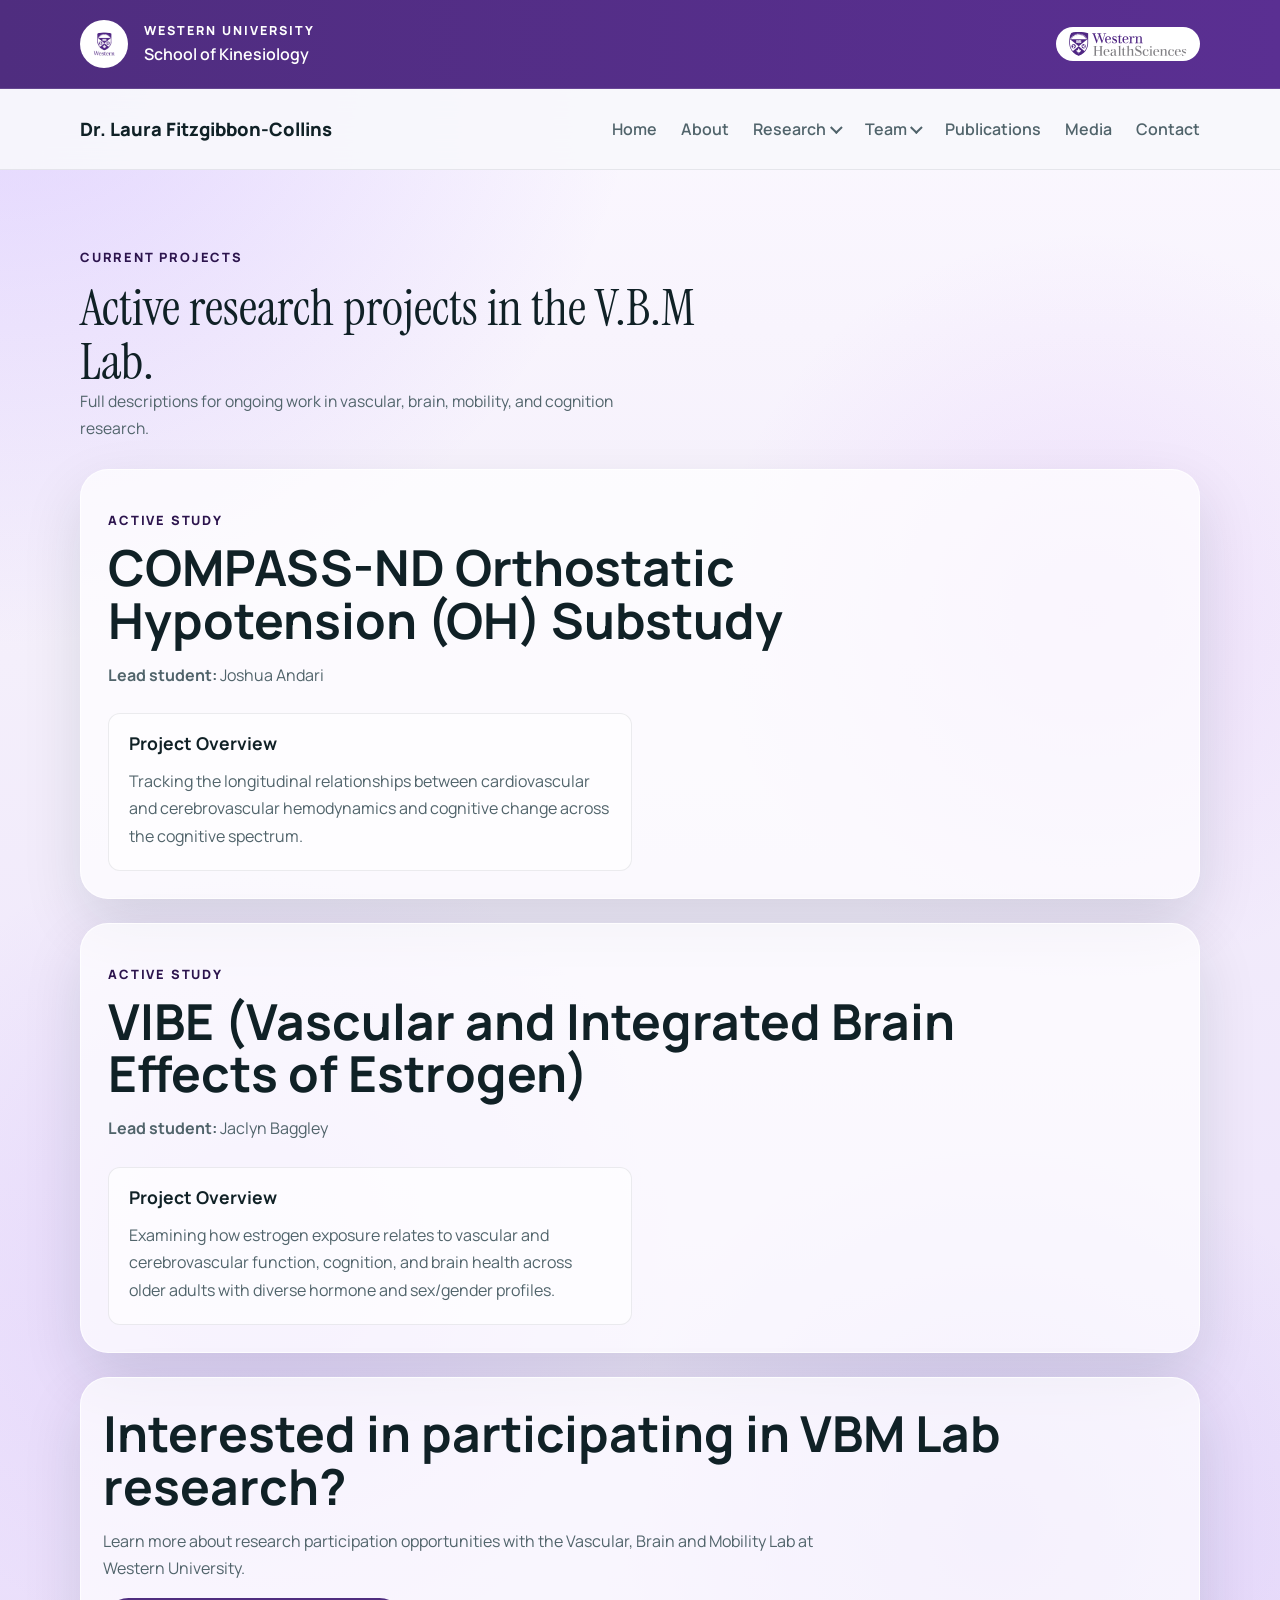
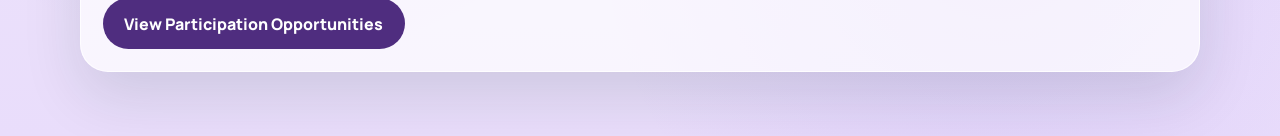
==== commit 00d9c346: "Simplify COMPASS-ND orthostatic hypotension study title" ====
--- a/current-projects.html
+++ b/current-projects.html
@@ -8,6 +8,7 @@
       name="description"
       content="Current research projects from the Vascular, Brain and Mobility Lab at Western University, including vascular, cerebrovascular, mobility, cognition, and brain health studies."
     />
+    <link rel="canonical" href="https://vbmlab.ca/current-projects.html" />
     <link rel="preconnect" href="https://fonts.googleapis.com" />
     <link rel="preconnect" href="https://fonts.gstatic.com" crossorigin />
     <link
@@ -93,7 +94,7 @@
               <div class="project-card-heading">
                 <p class="section-label">Active Study</p>
                 <h2>
-                  COMPASS-ND Orthostatic Hypotension (OH) Substudy: 3rd Timepoint Data Collection
+                  COMPASS-ND Orthostatic Hypotension (OH) Substudy
                 </h2>
                 <p><strong>Lead student:</strong> Joshua Andari</p>
               </div>
